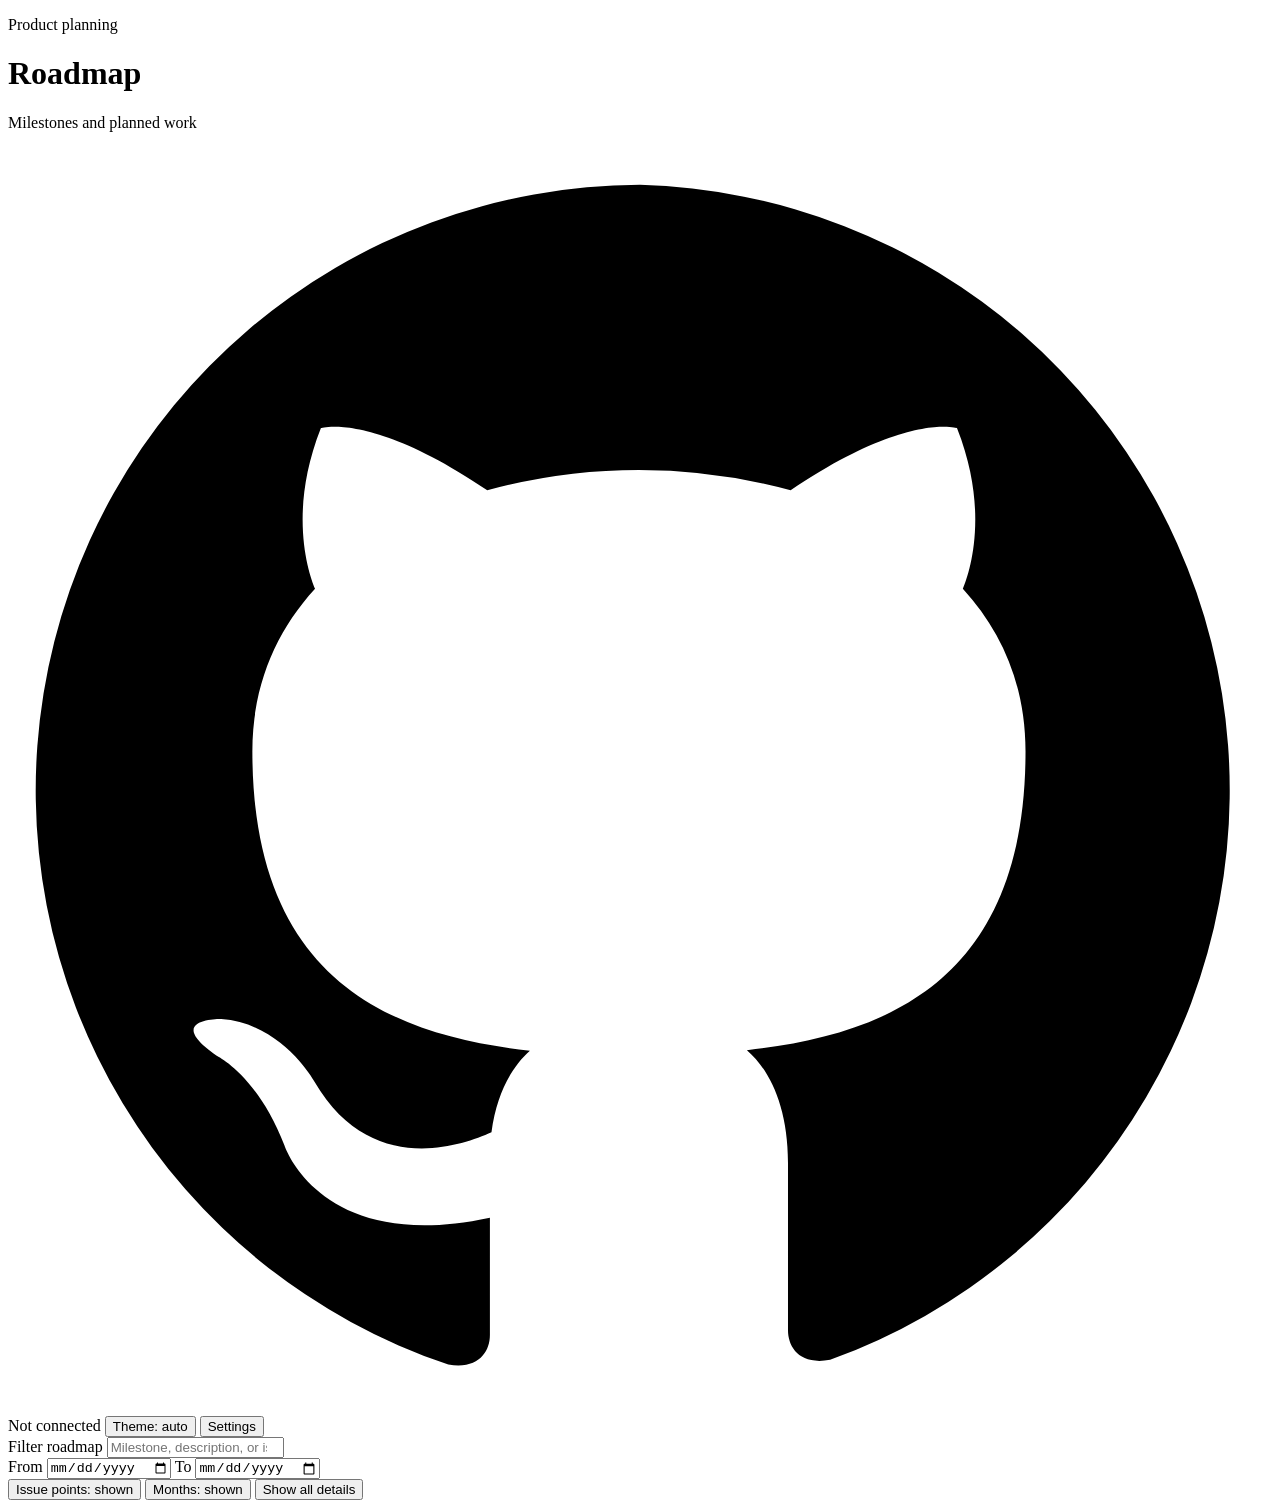
==== cmd/roadmap/web/templates/index.html @ b5bf1279 "chore: init" ====
<!doctype html>
<html lang="en">
<head>
  <meta charset="utf-8">
  <meta name="viewport" content="width=device-width,initial-scale=1">
  <title>Product roadmap</title>
  <link rel="stylesheet" href="/static/roadmap.css">
  <link rel="stylesheet" href="/static/timeline-fix.css">
  <link rel="stylesheet" href="/static/product-polish.css">
</head>
<body>
  <main>
    <header class="page-header">
      <div>
        <p class="eyebrow">Product planning</p>
        <h1>Roadmap</h1>
        <p id="subtitle">Milestones and planned work</p>
      </div>
      <div class="header-actions">
        <a class="github-link" href="https://github.com/shesta7/roadmap-tool" target="_blank" rel="noopener noreferrer" aria-label="Open roadmap-tool on GitHub" title="Open roadmap-tool on GitHub">
          <svg viewBox="0 0 24 24" aria-hidden="true"><path d="M12 .7a11.5 11.5 0 0 0-3.64 22.4c.58.1.79-.25.79-.56v-2.23c-3.22.7-3.9-1.37-3.9-1.37-.52-1.34-1.28-1.7-1.28-1.7-1.05-.72.08-.7.08-.7 1.16.08 1.77 1.19 1.77 1.19 1.03 1.77 2.7 1.26 3.36.96.1-.75.4-1.26.73-1.55-2.57-.29-5.27-1.28-5.27-5.68 0-1.26.45-2.28 1.19-3.09-.12-.29-.52-1.46.11-3.05 0 0 .97-.31 3.16 1.18a10.94 10.94 0 0 1 5.76 0c2.2-1.49 3.16-1.18 3.16-1.18.63 1.59.23 2.76.11 3.05.74.81 1.19 1.83 1.19 3.09 0 4.41-2.71 5.38-5.29 5.67.42.36.78 1.06.78 2.14v3.18c0 .31.21.67.8.56A11.5 11.5 0 0 0 12 .7Z"/></svg>
        </a>
        <span id="connection" class="connection">Not connected</span>
        <button id="themeBtn" type="button">Theme: auto</button>
        <button id="settingsBtn" class="primary" type="button">Settings</button>
      </div>
    </header>

    <div id="notice" class="notice" hidden></div>
    <div id="error" class="error" hidden></div>
    <section id="timeline" class="timeline" aria-label="Milestone timeline"></section>
    <div class="roadmap-tools">
      <label class="filter-field">
        <span>Filter roadmap</span>
        <input id="filterInput" type="search" placeholder="Milestone, description, or issue" autocomplete="off">
      </label>
      <div class="date-filter" role="group" aria-label="Timeline date range">
        <label>From <input id="dateFrom" type="date"></label>
        <label>To <input id="dateTo" type="date"></label>
      </div>
      <div class="view-actions">
        <button id="issuesToggleBtn" type="button">Issue points: shown</button>
        <button id="monthsToggleBtn" type="button">Months: shown</button>
        <button id="detailsBtn" type="button">Show all details</button>
      </div>
    </div>
    <p id="noResults" class="no-results" hidden>No milestones match this filter.</p>
    <section id="milestones" class="milestones" aria-live="polite"></section>
  </main>

  <dialog id="settingsDialog">
    <form id="settingsForm">
      <div class="dialog-header">
        <div>
          <p class="eyebrow">Local configuration</p>
          <h2>Settings</h2>
        </div>
        <button id="closeSettings" class="quiet" type="button">Close</button>
      </div>

      <fieldset>
        <legend>Repository</legend>
        <div class="form-grid">
          <label>Provider
            <select name="provider">
              <option value="github">GitHub</option>
              <option value="gitlab">GitLab</option>
              <option value="gitea">Gitea</option>
            </select>
          </label>
          <label>Base URL <input name="base_url" placeholder="https://api.github.com"></label>
          <label>Owner or organization <input name="owner" required></label>
          <label>Repository <input name="repository" required></label>
          <label>Issue label <input name="feature_label" required></label>
          <label>Default theme
            <select name="theme_default">
              <option value="auto">System</option>
              <option value="light">Light</option>
              <option value="dark">Dark</option>
            </select>
          </label>
        </div>
      </fieldset>

      <fieldset>
        <legend>Colors</legend>
        <div id="colors" class="color-groups"></div>
      </fieldset>

      <fieldset>
        <legend>Access token</legend>
        <p class="help">Stored locally in a separate file. It is never returned by the API or included in exports.</p>
        <div class="token-row">
          <input id="tokenInput" type="password" autocomplete="off" placeholder="Paste a token">
          <button id="connectBtn" type="button">Save token</button>
          <button id="disconnectBtn" class="danger" type="button">Disconnect</button>
        </div>
      </fieldset>

      <div class="dialog-footer">
        <div>
          <button id="importBtn" class="quiet" type="button">Import JSON</button>
          <a class="button quiet" href="/api/config/export" download>Export JSON</a>
          <input id="importFile" type="file" accept="application/json,.json" hidden>
        </div>
        <button class="primary" type="submit">Save settings</button>
      </div>
      <p id="settingsMessage" class="form-message" aria-live="polite"></p>
    </form>
  </dialog>

  <script src="/static/roadmap.js"></script>
</body>
</html>
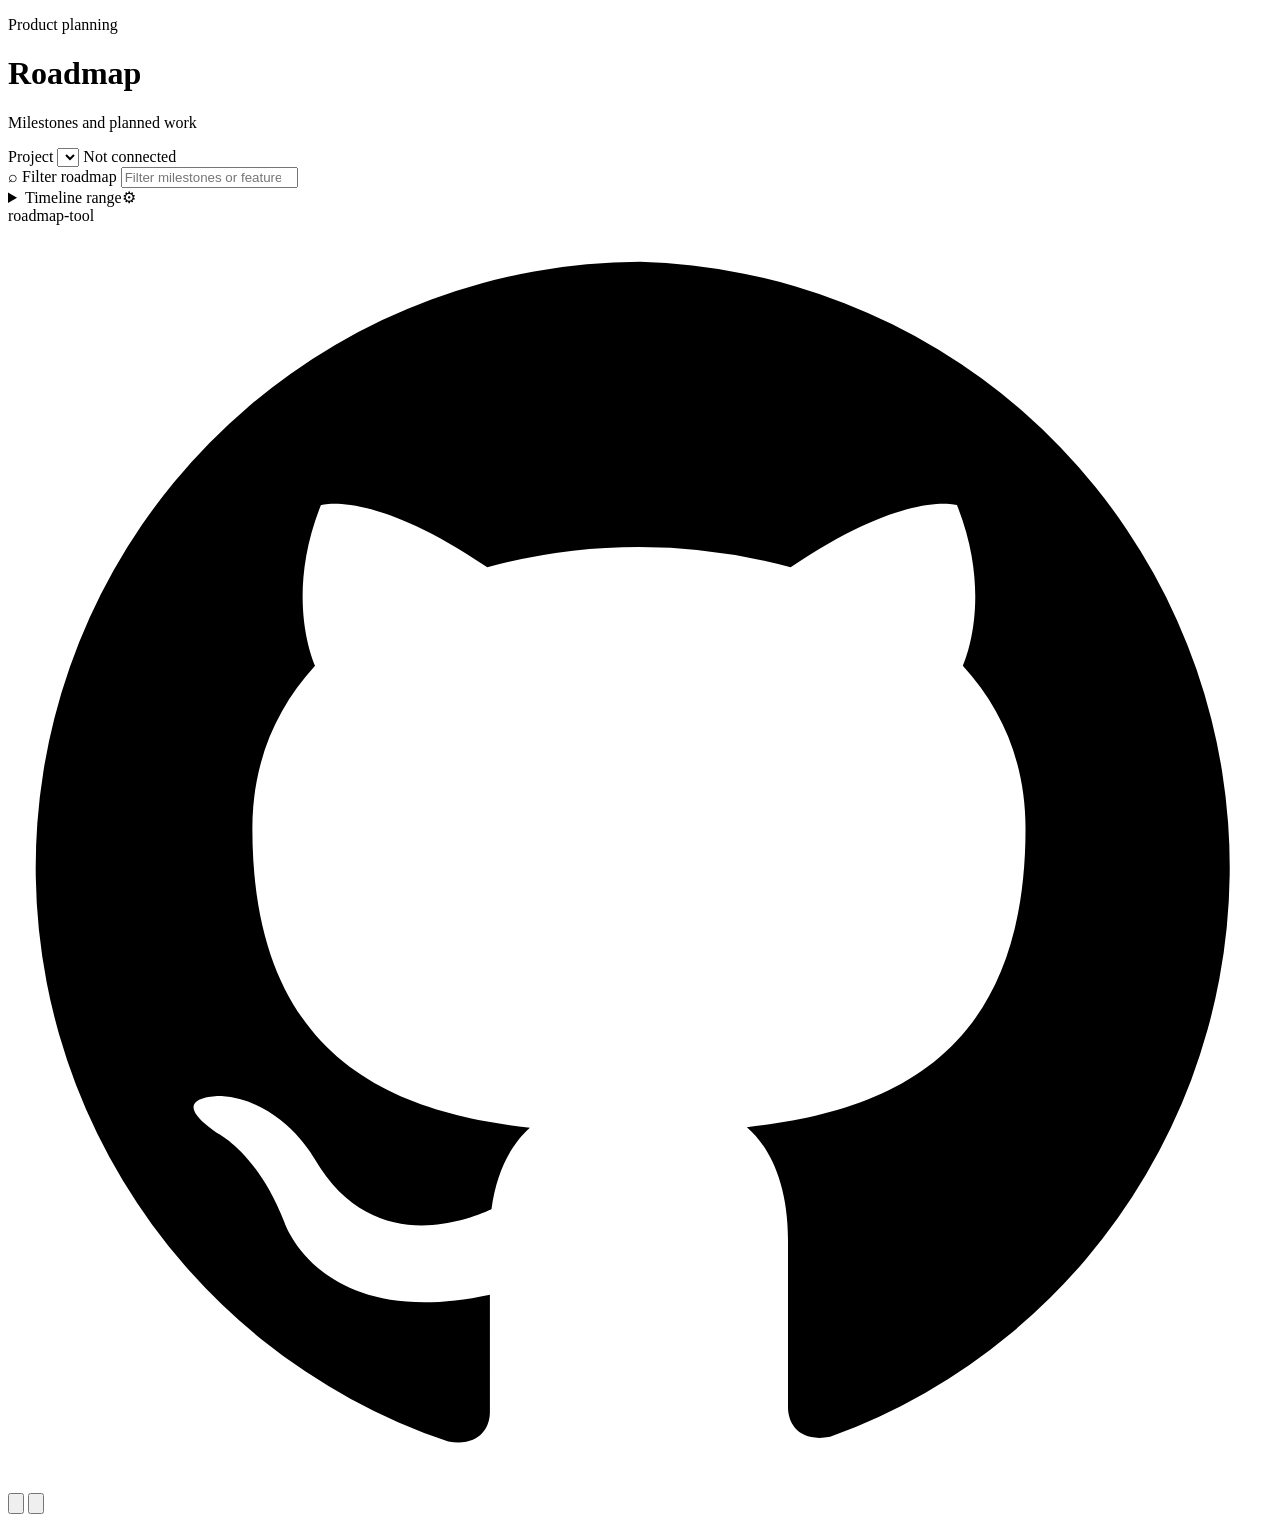
==== commit 8c3bbb5b: "feat: многопроектный режим" ====
--- a/cmd/roadmap/web/templates/index.html
+++ b/cmd/roadmap/web/templates/index.html
@@ -5,7 +5,6 @@
   <meta name="viewport" content="width=device-width,initial-scale=1">
   <title>Product roadmap</title>
   <link rel="stylesheet" href="/static/roadmap.css">
-  <link rel="stylesheet" href="/static/timeline-fix.css">
   <link rel="stylesheet" href="/static/product-polish.css">
 </head>
 <body>
@@ -17,35 +16,52 @@
         <p id="subtitle">Milestones and planned work</p>
       </div>
       <div class="header-actions">
-        <a class="github-link" href="https://github.com/shesta7/roadmap-tool" target="_blank" rel="noopener noreferrer" aria-label="Open roadmap-tool on GitHub" title="Open roadmap-tool on GitHub">
-          <svg viewBox="0 0 24 24" aria-hidden="true"><path d="M12 .7a11.5 11.5 0 0 0-3.64 22.4c.58.1.79-.25.79-.56v-2.23c-3.22.7-3.9-1.37-3.9-1.37-.52-1.34-1.28-1.7-1.28-1.7-1.05-.72.08-.7.08-.7 1.16.08 1.77 1.19 1.77 1.19 1.03 1.77 2.7 1.26 3.36.96.1-.75.4-1.26.73-1.55-2.57-.29-5.27-1.28-5.27-5.68 0-1.26.45-2.28 1.19-3.09-.12-.29-.52-1.46.11-3.05 0 0 .97-.31 3.16 1.18a10.94 10.94 0 0 1 5.76 0c2.2-1.49 3.16-1.18 3.16-1.18.63 1.59.23 2.76.11 3.05.74.81 1.19 1.83 1.19 3.09 0 4.41-2.71 5.38-5.29 5.67.42.36.78 1.06.78 2.14v3.18c0 .31.21.67.8.56A11.5 11.5 0 0 0 12 .7Z"/></svg>
-        </a>
+        <label class="project-switcher">Project
+          <select id="projectSwitcher" aria-label="Active project"></select>
+        </label>
         <span id="connection" class="connection">Not connected</span>
-        <button id="themeBtn" type="button">Theme: auto</button>
-        <button id="settingsBtn" class="primary" type="button">Settings</button>
       </div>
     </header>
 
     <div id="notice" class="notice" hidden></div>
     <div id="error" class="error" hidden></div>
+    <div class="roadmap-toolbar">
+      <label class="filter-field">
+        <span class="search-icon" aria-hidden="true">⌕</span>
+        <span class="visually-hidden">Filter roadmap</span>
+        <input id="filterInput" type="search" placeholder="Filter milestones or features" autocomplete="off">
+      </label>
+      <details class="view-options">
+        <summary><span id="rangeLabel">Timeline range</span><span aria-hidden="true">⚙</span></summary>
+        <div class="view-menu">
+          <div class="date-filter" role="group" aria-label="Timeline date range">
+            <label>From <input id="dateFrom" type="date"></label>
+            <label>To <input id="dateTo" type="date"></label>
+          </div>
+          <label class="check-row"><input id="overviewToggle" type="checkbox"> Overview mode</label>
+          <label class="check-row"><input id="issuesToggle" type="checkbox"> Feature date points</label>
+          <label class="check-row"><input id="monthsToggle" type="checkbox"> Month scale</label>
+        </div>
+      </details>
+    </div>
     <section id="timeline" class="timeline" aria-label="Milestone timeline"></section>
-    <div class="roadmap-tools">
-      <label class="filter-field">
-        <span>Filter roadmap</span>
-        <input id="filterInput" type="search" placeholder="Milestone, description, or issue" autocomplete="off">
-      </label>
-      <div class="date-filter" role="group" aria-label="Timeline date range">
-        <label>From <input id="dateFrom" type="date"></label>
-        <label>To <input id="dateTo" type="date"></label>
-      </div>
-      <div class="view-actions">
-        <button id="issuesToggleBtn" type="button">Issue points: shown</button>
-        <button id="monthsToggleBtn" type="button">Months: shown</button>
-        <button id="detailsBtn" type="button">Show all details</button>
-      </div>
-    </div>
     <p id="noResults" class="no-results" hidden>No milestones match this filter.</p>
-    <section id="milestones" class="milestones" aria-live="polite"></section>
+    <section id="milestoneDetails" class="milestone-detail" aria-live="polite" hidden></section>
+
+    <footer class="app-footer">
+      <span>roadmap-tool</span>
+      <nav class="footer-actions" aria-label="Application links and settings">
+        <a class="icon-button" href="https://github.com/shesta7/roadmap-tool" target="_blank" rel="noopener noreferrer" aria-label="Open roadmap-tool on GitHub" title="GitHub">
+          <svg viewBox="0 0 24 24" aria-hidden="true"><path d="M12 .7a11.5 11.5 0 0 0-3.64 22.4c.58.1.79-.25.79-.56v-2.23c-3.22.7-3.9-1.37-3.9-1.37-.52-1.34-1.28-1.7-1.28-1.7-1.05-.72.08-.7.08-.7 1.16.08 1.77 1.19 1.77 1.19 1.03 1.77 2.7 1.26 3.36.96.1-.75.4-1.26.73-1.55-2.57-.29-5.27-1.28-5.27-5.68 0-1.26.45-2.28 1.19-3.09-.12-.29-.52-1.46.11-3.05 0 0 .97-.31 3.16 1.18a10.94 10.94 0 0 1 5.76 0c2.2-1.49 3.16-1.18 3.16-1.18.63 1.59.23 2.76.11 3.05.74.81 1.19 1.83 1.19 3.09 0 4.41-2.71 5.38-5.29 5.67.42.36.78 1.06.78 2.14v3.18c0 .31.21.67.8.56A11.5 11.5 0 0 0 12 .7Z"/></svg>
+        </a>
+        <button id="themeBtn" class="icon-button" type="button" aria-label="Change theme" title="Theme">
+          <svg viewBox="0 0 24 24" aria-hidden="true" fill="none"><circle cx="12" cy="12" r="4"/><path d="M12 2v2m0 16v2M4.93 4.93l1.42 1.42m11.3 11.3 1.42 1.42M2 12h2m16 0h2M4.93 19.07l1.42-1.42m11.3-11.3 1.42-1.42"/></svg>
+        </button>
+        <button id="settingsBtn" class="icon-button" type="button" aria-label="Open settings" title="Settings">
+          <svg viewBox="0 0 24 24" aria-hidden="true" fill="none"><circle cx="12" cy="12" r="3"/><path d="M19.4 15a1.65 1.65 0 0 0 .33 1.82l.06.06-2.83 2.83-.06-.06a1.65 1.65 0 0 0-1.82-.33 1.65 1.65 0 0 0-1 1.51V21h-4v-.17a1.65 1.65 0 0 0-1-1.51 1.65 1.65 0 0 0-1.82.33l-.06.06-2.83-2.83.06-.06A1.65 1.65 0 0 0 4.6 15a1.65 1.65 0 0 0-1.51-1H3v-4h.09A1.65 1.65 0 0 0 4.6 9a1.65 1.65 0 0 0-.33-1.82l-.06-.06L7.04 4.3l.06.06A1.65 1.65 0 0 0 8.92 4a1.65 1.65 0 0 0 1-1.51V2h4v.49A1.65 1.65 0 0 0 14.92 4a1.65 1.65 0 0 0 1.82-.33l.06-.06 2.83 2.83-.06.06A1.65 1.65 0 0 0 19.4 9a1.65 1.65 0 0 0 1.51 1H21v4h-.09a1.65 1.65 0 0 0-1.51 1Z"/></svg>
+        </button>
+      </nav>
+    </footer>
   </main>
 
   <dialog id="settingsDialog">
@@ -59,8 +75,33 @@
       </div>
 
       <fieldset>
-        <legend>Repository</legend>
+        <legend>Project library</legend>
+        <div class="library-row">
+          <label>Profile
+            <select id="profileSelect"></select>
+          </label>
+          <div class="library-actions">
+            <button id="newProfileBtn" type="button">New</button>
+            <button id="duplicateProfileBtn" type="button">Duplicate</button>
+            <button id="deleteProfileBtn" class="danger" type="button">Delete</button>
+          </div>
+        </div>
+        <label>Profile name <input name="project_name" required></label>
+      </fieldset>
+
+      <fieldset>
+        <legend>Connection</legend>
+        <div class="library-row">
+          <label>Saved connection
+            <select name="connection_id"></select>
+          </label>
+          <div class="library-actions">
+            <button id="newConnectionBtn" type="button">New connection</button>
+            <button id="deleteConnectionBtn" class="danger" type="button">Delete connection</button>
+          </div>
+        </div>
         <div class="form-grid">
+          <label>Connection name <input name="connection_name" required></label>
           <label>Provider
             <select name="provider">
               <option value="github">GitHub</option>
@@ -69,6 +110,13 @@
             </select>
           </label>
           <label>Base URL <input name="base_url" placeholder="https://api.github.com"></label>
+        </div>
+        <p class="help">A connection and its token can be shared by several project profiles.</p>
+      </fieldset>
+
+      <fieldset>
+        <legend>Repository</legend>
+        <div class="form-grid">
           <label>Owner or organization <input name="owner" required></label>
           <label>Repository <input name="repository" required></label>
           <label>Issue label <input name="feature_label" required></label>
@@ -83,13 +131,27 @@
       </fieldset>
 
       <fieldset>
+        <legend>Roadmap appearance</legend>
+        <div class="form-grid appearance-grid">
+          <label>Timeline width, px <input name="timeline_width" type="number" min="720" max="2400" step="20" required></label>
+          <label>Timeline height, px <input name="timeline_height" type="number" min="140" max="280" step="2" required></label>
+          <label>Milestone diameter, px <input name="milestone_size" type="number" min="12" max="30" required></label>
+          <label>Selected ring, px <input name="selected_ring" type="number" min="1" max="8" required></label>
+          <label>Label width, px <input name="label_width" type="number" min="120" max="360" step="10" required></label>
+          <label>Label font, px <input name="label_font_size" type="number" min="10" max="20" required></label>
+          <label>Feature row height, px <input name="feature_row_height" type="number" min="40" max="80" step="2" required></label>
+        </div>
+        <p class="help">Applied per project. Larger timeline widths add horizontal space between milestones.</p>
+      </fieldset>
+
+      <fieldset>
         <legend>Colors</legend>
         <div id="colors" class="color-groups"></div>
       </fieldset>
 
       <fieldset>
         <legend>Access token</legend>
-        <p class="help">Stored locally in a separate file. It is never returned by the API or included in exports.</p>
+        <p class="help">Saved for the selected connection in <code>secrets.json</code>. It is never returned by the API or included in library exports.</p>
         <div class="token-row">
           <input id="tokenInput" type="password" autocomplete="off" placeholder="Paste a token">
           <button id="connectBtn" type="button">Save token</button>
